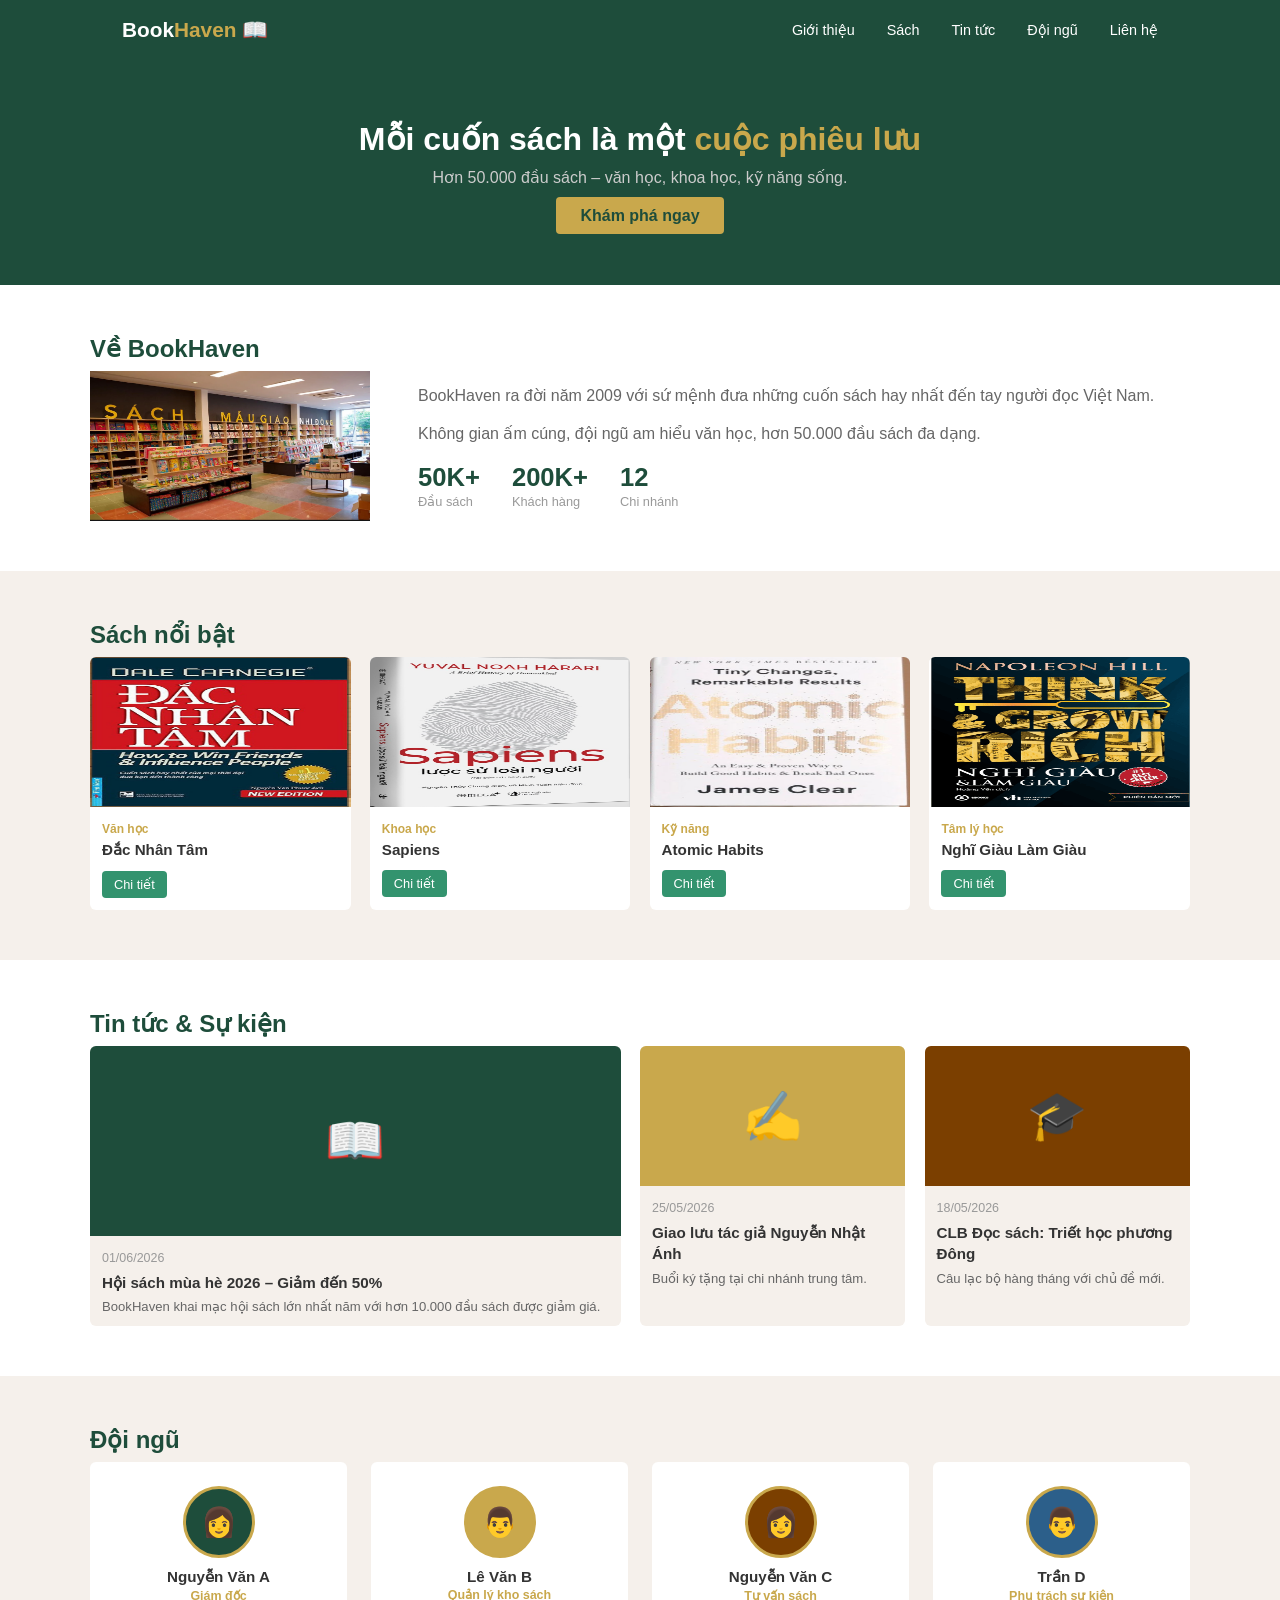
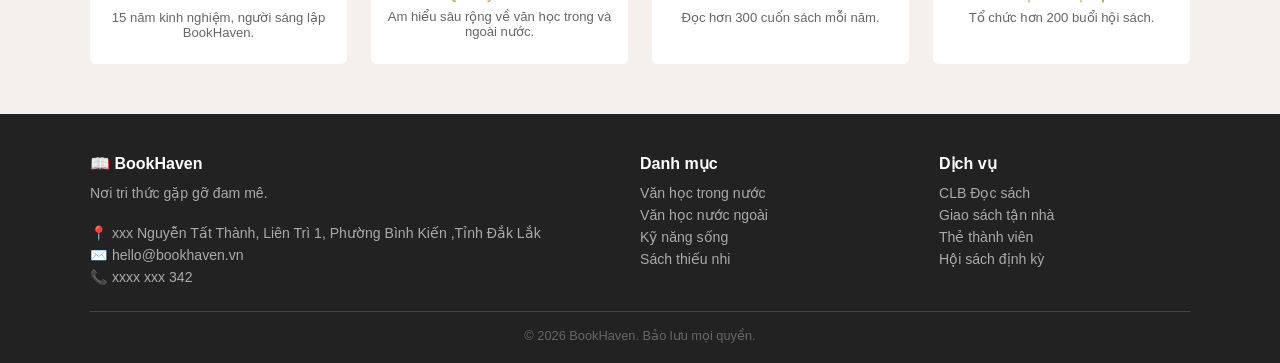
==== ktgk_II/gk.html @ ecdc7234 "Add files via upload" ====
<!DOCTYPE html>
<html lang="vi">
<head>
  <meta charset="UTF-8" />
    <meta name="viewport" content="width=device-width, initial-scale=1.0" />
  <title>Nhà Sách BookHaven</title>
    <link rel="stylesheet" href="style.css" />
</head>
<body>

<header>
  <nav>
    <div class="logo">Book<span>Haven</span> 📖</div>
    <ul>
      <li><a href="#gioi-thieu">Giới thiệu</a></li>
      <li><a href="#san-pham">Sách</a></li>
      <li><a href="#tin-tuc">Tin tức</a></li>
      <li><a href="#doi-ngu">Đội ngũ</a></li>
      <li><a href="#footer">Liên hệ</a></li>
    </ul>
  </nav>
</header>

<section class="hero">
  <h1>Mỗi cuốn sách là một <span>cuộc phiêu lưu</span></h1>
  <p>Hơn 50.000 đầu sách – văn học, khoa học, kỹ năng sống.</p>
  <a href="#">Khám phá ngay</a>
</section>

<section id="gioi-thieu">
  <div class="wrap">
    <h2>Về BookHaven</h2>
    <div class="about">
      <div class="about-img"> <img src="./Screenshot 2026-06-09 135300.png" alt="BookHaven"> </div>
      <div class="about-text">
        <p>BookHaven ra đời năm 2009 với sứ mệnh đưa những cuốn sách hay nhất đến tay người đọc Việt Nam.</p>
        <p>Không gian ấm cúng, đội ngũ am hiểu văn học, hơn 50.000 đầu sách đa dạng.</p>
        <div class="stats">
          <div><strong>50K+</strong><span>Đầu sách</span></div>
          <div><strong>200K+</strong><span>Khách hàng</span></div>
          <div><strong>12</strong><span>Chi nhánh</span></div>
        </div>
      </div>
    </div>
  </div>
</section>

<section id="san-pham">
  <div class="wrap">
    <h2>Sách nổi bật</h2>
    <div class="books">
      <article class="book">
        <div class="book-cover bg1"><img src="./Screenshot 2026-06-09 133037.png" alt="Đắc Nhân Tâm"></div>
        <div class="book-info">
          <small>Văn học</small>
          <h3>Đắc Nhân Tâm</h3>
          <button class="btn-detail" onclick="showDetail('Đắc Nhân Tâm', 'Dale Carnegie', '89.000đ')">Chi tiết</button>
        </div>
      </article>
      <article class="book">
        <div class="book-cover bg2"><img src="./Screenshot 2026-06-09 133121.png" alt="Sapiens"></div>
        <div class="book-info">
          <small>Khoa học</small>
          <h3>Sapiens</h3>
          <button class="btn-detail" onclick="showDetail('Sapiens', 'Yuval Noah Harari', '175.000đ')">Chi tiết</button>
        </div>
      </article>
      <article class="book">
        <div class="book-cover bg3"><img src="./Screenshot 2026-06-09 133222.png" alt="Atomic Habits"></div>
        <div class="book-info">
          <small>Kỹ năng</small>
          <h3>Atomic Habits</h3>
          <button class="btn-detail" onclick="showDetail('Atomic Habits', 'James Clear', '120.000đ')">Chi tiết</button>
        </div>
      </article>
      <article class="book">
        <div class="book-cover bg4"><img src="./Screenshot 2026-06-09 133158.png" alt="Nghĩ Giàu Làm Giàu"></div>
        <div class="book-info">
          <small>Tâm lý học</small>
          <h3>Nghĩ Giàu Làm Giàu</h3>
          <button class="btn-detail" onclick="showDetail('Nghĩ Giàu Làm Giàu', 'Napoleon Hill', '99.000đ')">Chi tiết</button>
        </div>
      </article>
    </div>
  </div>
</section>

<section id="tin-tuc">
  <div class="wrap">
    <h2>Tin tức & Sự kiện</h2>
    <div class="news">
      <article class="post">
        <div class="post-img ni1">📖</div>
        <div class="post-body">
          <small>01/06/2026</small>
          <h3>Hội sách mùa hè 2026 – Giảm đến 50%</h3>
          <p>BookHaven khai mạc hội sách lớn nhất năm với hơn 10.000 đầu sách được giảm giá.</p>
        </div>
      </article>
      <article class="post">
        <div class="post-img ni2">✍️</div>
        <div class="post-body">
          <small>25/05/2026</small>
          <h3>Giao lưu tác giả Nguyễn Nhật Ánh</h3>
          <p>Buổi ký tặng tại chi nhánh trung tâm.</p>
        </div>
      </article>
      <article class="post">
        <div class="post-img ni3">🎓</div>
        <div class="post-body">
          <small>18/05/2026</small>
          <h3>CLB Đọc sách: Triết học phương Đông</h3>
          <p>Câu lạc bộ hàng tháng với chủ đề mới.</p>
        </div>
      </article>
    </div>
  </div>
</section>

<section id="doi-ngu">
  <div class="wrap">
    <h2>Đội ngũ</h2>
    <div class="team">
      <div class="member">
        <div class="avatar av1">👩</div>
        <h3>Nguyễn Văn A</h3>
        <small>Giám đốc</small>
        <p>15 năm kinh nghiệm, người sáng lập BookHaven.</p>
      </div>
      <div class="member">
        <div class="avatar av2">👨</div>
        <h3>Lê Văn B</h3>
        <small>Quản lý kho sách</small>
        <p>Am hiểu sâu rộng về văn học trong và ngoài nước.</p>
      </div>
      <div class="member">
        <div class="avatar av3">👩</div>
        <h3>Nguyễn Văn C</h3>
        <small>Tư vấn sách</small>
        <p>Đọc hơn 300 cuốn sách mỗi năm.</p>
      </div>
      <div class="member">
        <div class="avatar av4">👨</div>
        <h3>Trần D</h3>
        <small>Phụ trách sự kiện</small>
        <p>Tổ chức hơn 200 buổi hội sách.</p>
      </div>
    </div>
  </div>
</section>

<footer id="footer">
  <div class="footer-wrap">
    <div>
      <h4>📖 BookHaven</h4>
      <p>Nơi tri thức gặp gỡ đam mê.</p>
      <br>
      <p>📍 xxx Nguyễn Tất Thành, Liên Trì 1, Phường Bình Kiến ,Tỉnh Đắk Lắk</p>
      <p>✉️ hello@bookhaven.vn</p>
      <p>📞 xxxx xxx 342</p>
    </div>
    <div>
      <h4>Danh mục</h4>
      <ul>
        <li>Văn học trong nước</li>
        <li>Văn học nước ngoài</li>
        <li>Kỹ năng sống</li>
        <li>Sách thiếu nhi</li>
      </ul>
    </div>
    <div>
      <h4>Dịch vụ</h4>
      <ul>
        <li>CLB Đọc sách</li>
        <li>Giao sách tận nhà</li>
        <li>Thẻ thành viên</li>
        <li>Hội sách định kỳ</li>
      </ul>
    </div>
  </div>
  <p class="copy">© 2026 BookHaven. Bảo lưu mọi quyền.</p>
</footer>
<div id="book-modal" style="display:none; position:fixed; top:0; left:0; width:100%; height:100%; background:rgba(0,0,0,0.5); justify-content:center; align-items:center;">
  <div style="background:#fff; border-radius:8px; padding:32px; min-width:300px; text-align:center; position:relative;">
    <button onclick="closeModal()" style="position:absolute; top:10px; right:14px; background:none; color:#333; font-size:1.2rem; border:none; cursor:pointer;">✕</button>
    <h3 id="modal-title" style="color:#1e4d3b; margin-bottom:8px;"></h3>
    <p id="modal-author" style="color:#999; margin-bottom:8px;"></p>
    <p id="modal-price" style="color:#c9a84c; font-size:1.2rem; font-weight:bold;"></p>
    <button>Đặt ngay</button>
  </div>
</div>
<script src="main.js"></script>
</body>
</html>
---- ktgk_II/style.css ----
* { 
        margin: 0; padding: 0; box-sizing: border-box; 
    }
    body {
         font-family: Arial, sans-serif; color: #333;
         }
    a {
         text-decoration: none; color: inherit;
         }

    
    header { 
        background: #1e4d3b; 
    }
    nav {
      max-width: 1100px;
      margin: 0 auto;
      padding: 0 2rem;
      height: 60px;
      display: flex;
      align-items: center;
      justify-content: space-between;
    }
    .logo {
         color: #fff; font-size: 1.3rem; font-weight: bold; 
        }
    .logo span { 
        color: #c9a84c; 
    }
    nav ul { 
        list-style: none; display: flex; gap: 2rem;
     }
    nav ul a {
         color: #fff; font-size: 0.9rem;
         }

    .hero {
      background: #1e4d3b;
      color: #fff;
      text-align: center;
      padding: 60px 20px;
    }
    .hero h1 {
         font-size: 2rem; margin-bottom: 10px; 
        }
    .hero h1 span {
         color: #c9a84c; 
        }
    .hero p { 
        color: #ccc; margin-bottom: 20px; 
    }
    .hero a {
      background: #c9a84c;
      color: #1e4d3b;
      padding: 10px 24px;
      border-radius: 4px;
      font-weight: bold;
    }

    
    section {
         padding: 50px 20px; 
        }
    .wrap { 
        max-width: 1100px; margin: 0 auto; 
    }
    h2 { 
        font-size: 1.5rem; color: #1e4d3b; margin-bottom: 8px;
     }
    .line { 
        width: 40px; height: 3px; background: #c9a84c; margin-bottom: 24px;
     }

   
    #gioi-thieu {
         background: #fff; 
        }
    .about {
      display: flex;
      gap: 3rem;
      align-items: center;
    }
    .about-img {
      flex: 0 0 280px;
      height: 150px;
      background: #1e4d3b;
      border-radius: 8px;
      display: flex;
      align-items: center;
      justify-content: center;
      font-size: 5rem;
    }
    .about-text p { 
        color: #666; line-height: 1.7; margin-bottom: 10px;
     }
    .stats { 
        display: flex; gap: 2rem; margin-top: 16px; 
    }
    .stats div strong { 
        display: block; font-size: 1.6rem; color: #1e4d3b;
     }
    .stats div span {
         font-size: 0.8rem; color: #999;
         }

  
    #san-pham { 
        background: #f5f0eb; 
    }
    .books {
      display: grid;
      grid-template-columns: repeat(4, 1fr);
      gap: 1.2rem;
    }
    article.book {
         background: #fff; border-radius: 6px; overflow: hidden; 
        }
    .book-cover {
      height: 150px;
      display: flex;
      align-items: center;
      justify-content: center;
      font-size: 3rem;
      background: #03dff7;
    }
    
    .book-info { 
        padding: 12px; 
    }
    .book-info small { 
        color: #c9a84c; font-size: 0.75rem; font-weight: bold;
     }
    .book-info h3 { 
        font-size: 0.95rem; margin: 4px 0;
     }
     button{
        margin-top: 8px;
        padding: 6px 12px;
        background: #33936e;
        color: #fff;
        border: none;
        border-radius: 4px;
        font-size: 0.8rem;
        cursor: pointer;
     }
     img{
       
        height: 150px;
        width: 100%;
        
     }
    
    #tin-tuc {
         background: #fff;
         }
    .news {
      display: grid;
      grid-template-columns: 2fr 1fr 1fr;
      gap: 1.2rem;
    }
    article.post { 
        background: #f5f0eb; border-radius: 6px; overflow: hidden;
     }
    .post-img {
      height: 140px;
      display: flex;
      align-items: center;
      justify-content: center;
      font-size: 3rem;
    }
    .ni1 {
         background: #1e4d3b; 
        }
    .ni2 { 
        background: #c9a84c;
     }
    .ni3 { 
        background: #7b3f00; 
    }
    article.post:first-child .post-img {
         height: 190px;
         }
    .post-body {
         padding: 12px;
         }
    .post-body small { 
        color: #999; font-size: 0.78rem; 
    }
    .post-body h3 {
         font-size: 0.95rem; margin: 6px 0; line-height: 1.4;
         }
    .post-body p { 
        font-size: 0.82rem; color: #666;
     }

   
    #doi-ngu { 
        background: #f5f0eb; 
    }
    .team { 
        display: flex; gap: 1.5rem;
     }
    .member {
      flex: 1;
      background: #fff;
      border-radius: 6px;
      padding: 24px 16px;
      text-align: center;
    }
    .avatar {
      width: 72px;
      height: 72px;
      border-radius: 50%;
      border: 3px solid #c9a84c;
      margin: 0 auto 10px;
      display: flex;
      align-items: center;
      justify-content: center;
      font-size: 1.8rem;
    }
    .av1 {
         background: #1e4d3b;
        }
    .av2 { 
        background: #c9a84c;
     }
    .av3 {
         background: #7b3f00;
         }
    .av4 { 
        background: #2c5f8a; 
    }
    .member h3 {
         font-size: 0.95rem; 
        }
    .member small {
         color: #c9a84c; font-size: 0.78rem; font-weight: bold;
         }
    .member p {
         font-size: 0.82rem; color: #666; margin-top: 6px; 
        }

  
    footer {
         background: #222; color: #aaa; padding: 40px 20px 20px;
         }
    .footer-wrap {
      max-width: 1100px;
      margin: 0 auto;
      display: grid;
      grid-template-columns: 2fr 1fr 1fr;
      gap: 3rem;
      padding-bottom: 20px;
      border-bottom: 1px solid #444;
    }
    .footer-wrap h4 { 
        color: #fff; margin-bottom: 12px; 
    }
    .footer-wrap p, .footer-wrap li { 
        font-size: 0.88rem; margin-bottom: 6px;
     }
    .footer-wrap ul {
         list-style: none; 
        }
    .copy {
         max-width: 1100px; margin: 16px auto 0; font-size: 0.8rem; text-align: center; opacity: 0.5; 
        }
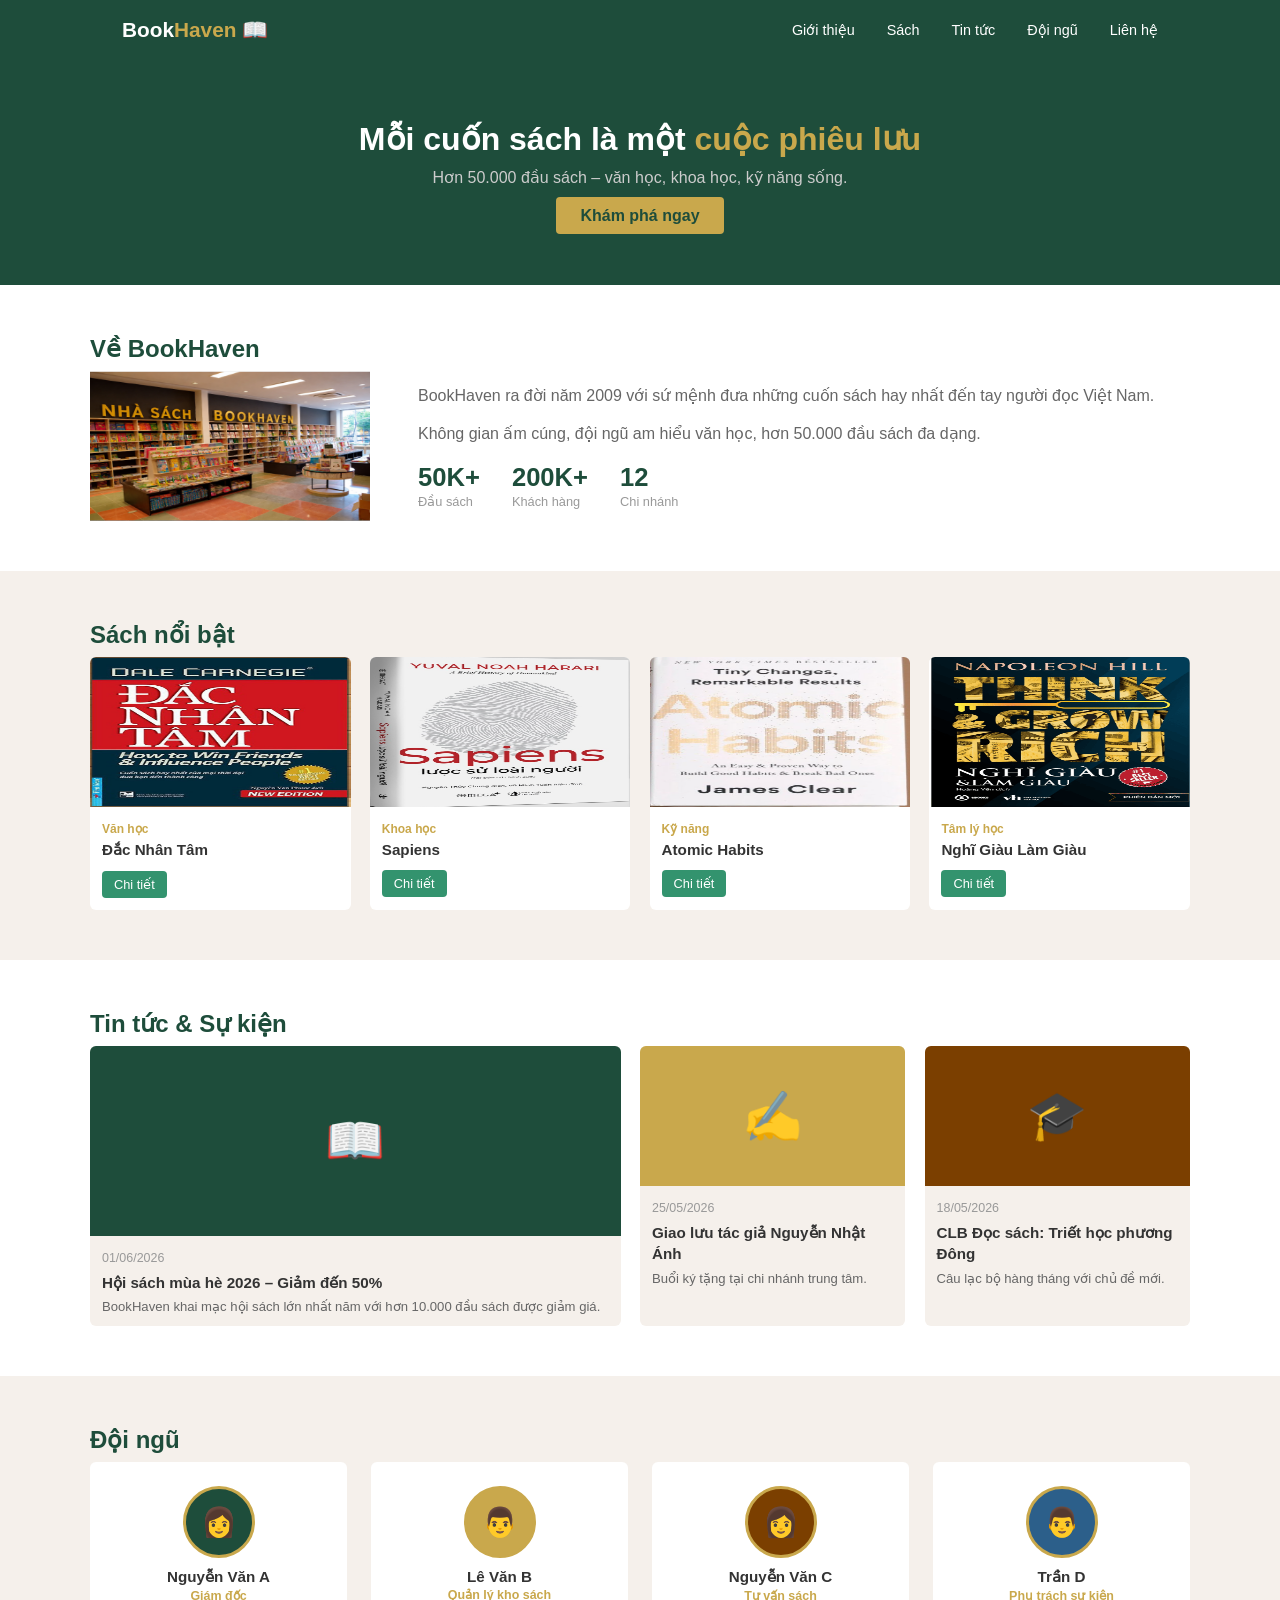
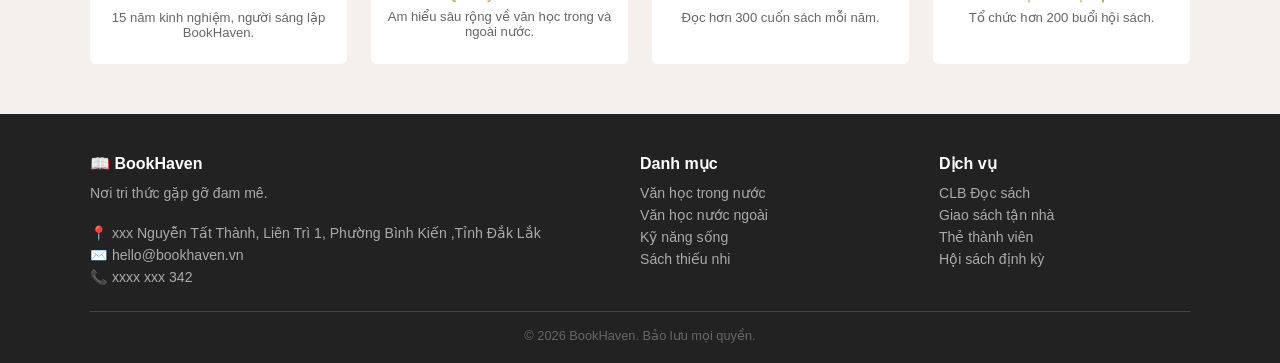
==== commit 23d905df: "Add files via upload" ====
--- a/ktgk_II/gk.html
+++ b/ktgk_II/gk.html
@@ -31,7 +31,7 @@
   <div class="wrap">
     <h2>Về BookHaven</h2>
     <div class="about">
-      <div class="about-img"> <img src="./Screenshot 2026-06-09 135300.png" alt="BookHaven"> </div>
+      <div class="about-img"> <img src="./Screenshot 2026-06-09 140444.png" alt="BookHaven"> </div>
       <div class="about-text">
         <p>BookHaven ra đời năm 2009 với sứ mệnh đưa những cuốn sách hay nhất đến tay người đọc Việt Nam.</p>
         <p>Không gian ấm cúng, đội ngũ am hiểu văn học, hơn 50.000 đầu sách đa dạng.</p>
